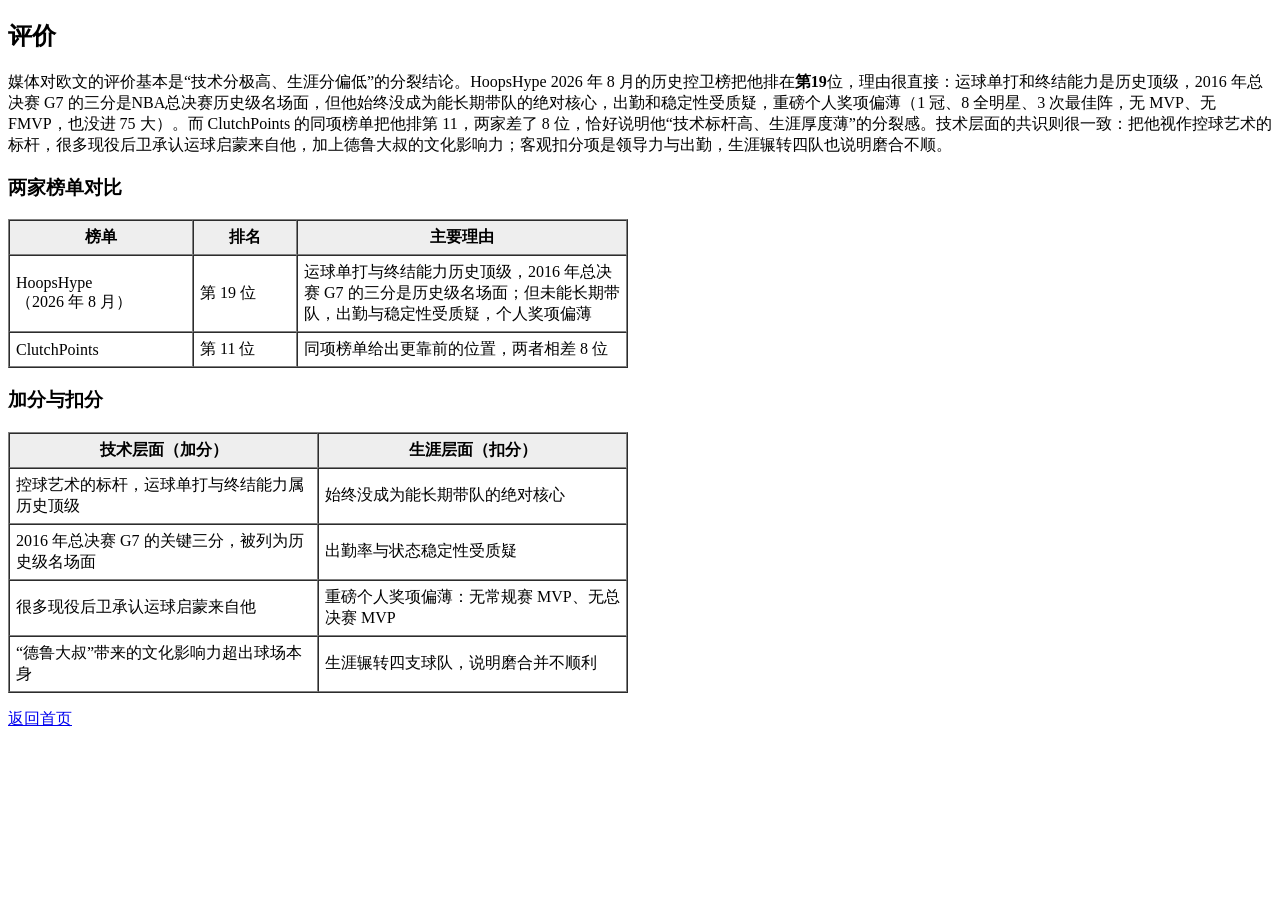
==== web/comment.html @ 9847614a "" ====
<!doctype html>
<html>
<head>
<meta charset="utf-8">
<title>评价</title>
</head>

<body>
<h2>评价</h2>

<p>媒体对欧文的评价基本是&ldquo;技术分极高、生涯分偏低&rdquo;的分裂结论。HoopsHype 2026 年 8 月的历史控卫榜把他排在<strong>第19</strong>位，理由很直接：运球单打和终结能力是历史顶级，2016 年总决赛 G7 的三分是NBA总决赛历史级名场面，但他始终没成为能长期带队的绝对核心，出勤和稳定性受质疑，重磅个人奖项偏薄（1 冠、8 全明星、3 次最佳阵，无 MVP、无 FMVP，也没进 75 大）。而 ClutchPoints 的同项榜单把他排第 11，两家差了 8 位，恰好说明他&ldquo;技术标杆高、生涯厚度薄&rdquo;的分裂感。技术层面的共识则很一致：把他视作控球艺术的标杆，很多现役后卫承认运球启蒙来自他，加上德鲁大叔的文化影响力；客观扣分项是领导力与出勤，生涯辗转四队也说明磨合不顺。</p>

<h3>两家榜单对比</h3>

<table width="620" border="1" cellpadding="6" cellspacing="0">
  <tbody>
    <tr bgcolor="#eeeeee">
      <th width="170">榜单</th>
      <th width="90">排名</th>
      <th>主要理由</th>
    </tr>
    <tr>
      <td>HoopsHype<br>（2026 年 8 月）</td>
      <td>第 19 位</td>
      <td>运球单打与终结能力历史顶级，2016 年总决赛 G7 的三分是历史级名场面；但未能长期带队，出勤与稳定性受质疑，个人奖项偏薄</td>
    </tr>
    <tr>
      <td>ClutchPoints</td>
      <td>第 11 位</td>
      <td>同项榜单给出更靠前的位置，两者相差 8 位</td>
    </tr>
  </tbody>
</table>

<h3>加分与扣分</h3>

<table width="620" border="1" cellpadding="6" cellspacing="0">
  <tbody>
    <tr bgcolor="#eeeeee">
      <th width="50%">技术层面（加分）</th>
      <th>生涯层面（扣分）</th>
    </tr>
    <tr>
      <td>控球艺术的标杆，运球单打与终结能力属历史顶级</td>
      <td>始终没成为能长期带队的绝对核心</td>
    </tr>
    <tr>
      <td>2016 年总决赛 G7 的关键三分，被列为历史级名场面</td>
      <td>出勤率与状态稳定性受质疑</td>
    </tr>
    <tr>
      <td>很多现役后卫承认运球启蒙来自他</td>
      <td>重磅个人奖项偏薄：无常规赛 MVP、无总决赛 MVP</td>
    </tr>
    <tr>
      <td>&ldquo;德鲁大叔&rdquo;带来的文化影响力超出球场本身</td>
      <td>生涯辗转四支球队，说明磨合并不顺利</td>
    </tr>
  </tbody>
</table>

<p><a href="../index.html">返回首页</a></p>
</body>
</html>
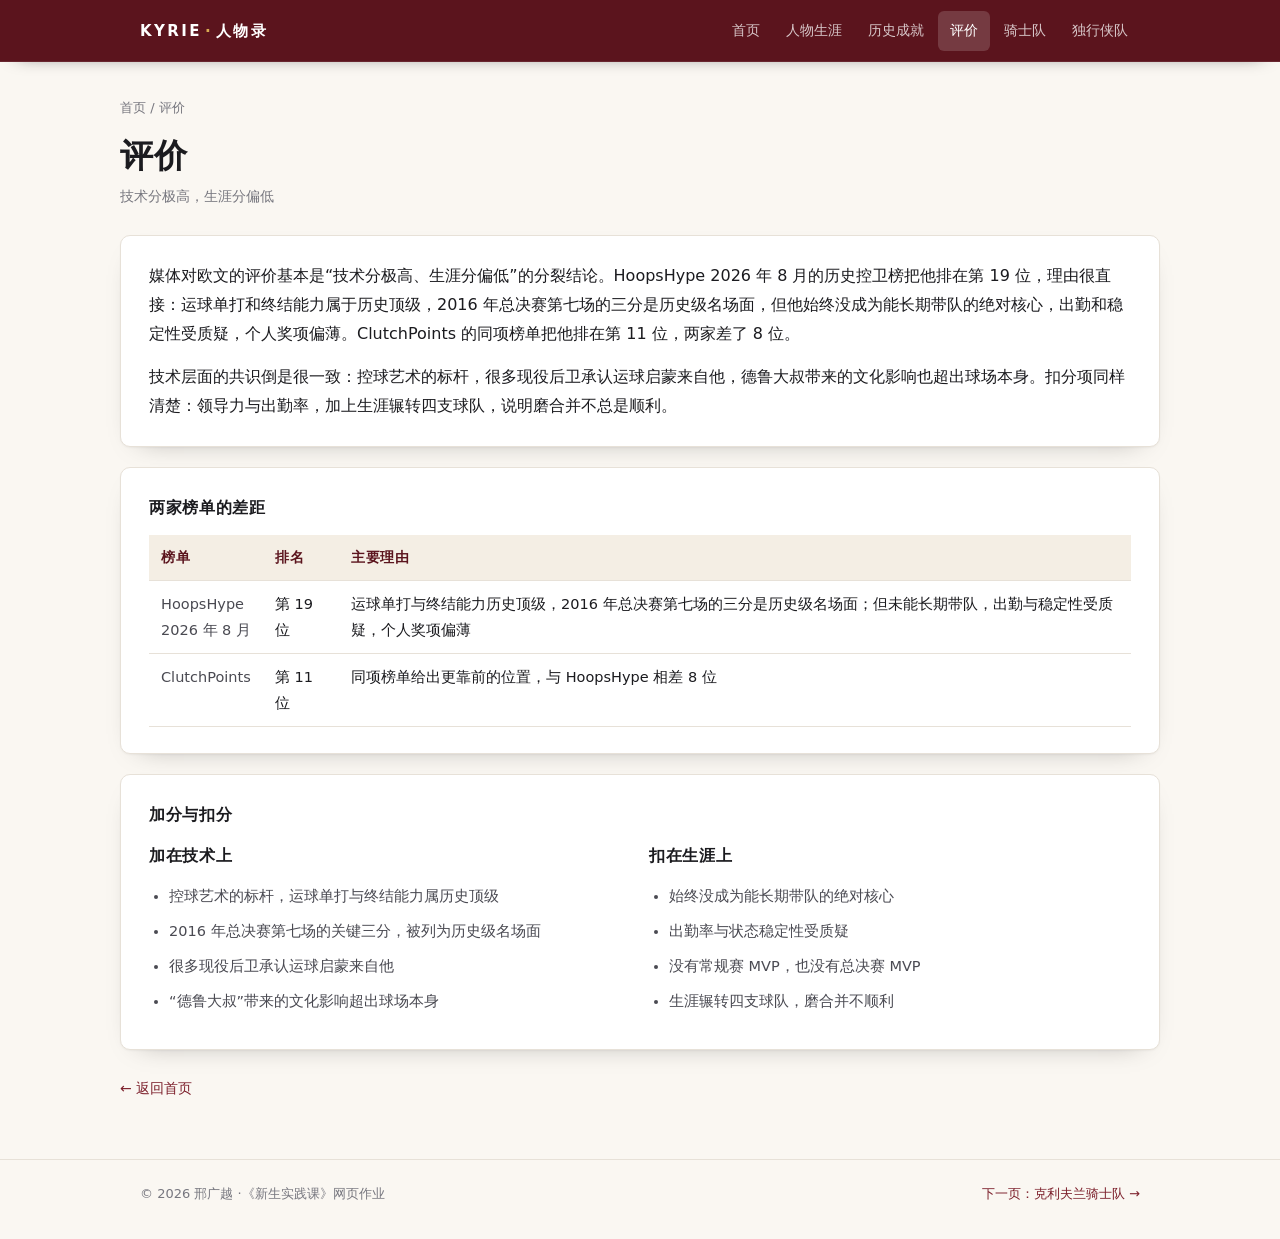
==== commit 88977185: "" ====
--- a/web/comment.html
+++ b/web/comment.html
@@ -1,64 +1,96 @@
-<!doctype html>
-<html>
+<!DOCTYPE html>
+<html lang="zh-CN">
+
 <head>
-<meta charset="utf-8">
-<title>评价</title>
+  <meta charset="utf-8">
+  <meta name="viewport" content="width=device-width, initial-scale=1">
+  <title>评价 | 凯里·欧文</title>
+  <link rel="stylesheet" href="../css/style.css">
 </head>
 
 <body>
-<h2>评价</h2>
+  <header class="site-header">
+    <div class="wrap header-inner">
+      <a class="brand" href="../index.html">KYRIE<span>·</span>人物录</a>
+      <nav class="nav">
+        <a href="../index.html">首页</a>
+        <a href="history.html">人物生涯</a>
+        <a href="contribution.html">历史成就</a>
+        <a href="comment.html" class="active">评价</a>
+        <a href="knight.html">骑士队</a>
+        <a href="mavericks.html">独行侠队</a>
+      </nav>
+    </div>
+  </header>
 
-<p>媒体对欧文的评价基本是&ldquo;技术分极高、生涯分偏低&rdquo;的分裂结论。HoopsHype 2026 年 8 月的历史控卫榜把他排在<strong>第19</strong>位，理由很直接：运球单打和终结能力是历史顶级，2016 年总决赛 G7 的三分是NBA总决赛历史级名场面，但他始终没成为能长期带队的绝对核心，出勤和稳定性受质疑，重磅个人奖项偏薄（1 冠、8 全明星、3 次最佳阵，无 MVP、无 FMVP，也没进 75 大）。而 ClutchPoints 的同项榜单把他排第 11，两家差了 8 位，恰好说明他&ldquo;技术标杆高、生涯厚度薄&rdquo;的分裂感。技术层面的共识则很一致：把他视作控球艺术的标杆，很多现役后卫承认运球启蒙来自他，加上德鲁大叔的文化影响力；客观扣分项是领导力与出勤，生涯辗转四队也说明磨合不顺。</p>
+  <main class="wrap page">
+    <nav class="crumb"><a href="../index.html">首页</a> / 评价</nav>
+    <h1 class="page-title">评价</h1>
+    <p class="page-sub">技术分极高，生涯分偏低</p>
 
-<h3>两家榜单对比</h3>
+    <div class="panel">
+      <p>媒体对欧文的评价基本是“技术分极高、生涯分偏低”的分裂结论。HoopsHype 2026 年 8 月的历史控卫榜把他排在第 19 位，理由很直接：运球单打和终结能力属于历史顶级，2016 年总决赛第七场的三分是历史级名场面，但他始终没成为能长期带队的绝对核心，出勤和稳定性受质疑，个人奖项偏薄。ClutchPoints 的同项榜单把他排在第 11 位，两家差了 8 位。</p>
+      <p>技术层面的共识倒是很一致：控球艺术的标杆，很多现役后卫承认运球启蒙来自他，德鲁大叔带来的文化影响也超出球场本身。扣分项同样清楚：领导力与出勤率，加上生涯辗转四支球队，说明磨合并不总是顺利。</p>
+    </div>
 
-<table width="620" border="1" cellpadding="6" cellspacing="0">
-  <tbody>
-    <tr bgcolor="#eeeeee">
-      <th width="170">榜单</th>
-      <th width="90">排名</th>
-      <th>主要理由</th>
-    </tr>
-    <tr>
-      <td>HoopsHype<br>（2026 年 8 月）</td>
-      <td>第 19 位</td>
-      <td>运球单打与终结能力历史顶级，2016 年总决赛 G7 的三分是历史级名场面；但未能长期带队，出勤与稳定性受质疑，个人奖项偏薄</td>
-    </tr>
-    <tr>
-      <td>ClutchPoints</td>
-      <td>第 11 位</td>
-      <td>同项榜单给出更靠前的位置，两者相差 8 位</td>
-    </tr>
-  </tbody>
-</table>
+    <div class="panel">
+      <h3>两家榜单的差距</h3>
+      <table class="table">
+        <thead>
+          <tr>
+            <th scope="col">榜单</th>
+            <th scope="col">排名</th>
+            <th scope="col">主要理由</th>
+          </tr>
+        </thead>
+        <tbody>
+          <tr>
+            <td>HoopsHype<br>2026 年 8 月</td>
+            <td>第 19 位</td>
+            <td>运球单打与终结能力历史顶级，2016 年总决赛第七场的三分是历史级名场面；但未能长期带队，出勤与稳定性受质疑，个人奖项偏薄</td>
+          </tr>
+          <tr>
+            <td>ClutchPoints</td>
+            <td>第 11 位</td>
+            <td>同项榜单给出更靠前的位置，与 HoopsHype 相差 8 位</td>
+          </tr>
+        </tbody>
+      </table>
+    </div>
 
-<h3>加分与扣分</h3>
+    <div class="panel">
+      <h3>加分与扣分</h3>
+      <div class="versus">
+        <div>
+          <h3>加在技术上</h3>
+          <ul>
+            <li>控球艺术的标杆，运球单打与终结能力属历史顶级</li>
+            <li>2016 年总决赛第七场的关键三分，被列为历史级名场面</li>
+            <li>很多现役后卫承认运球启蒙来自他</li>
+            <li>“德鲁大叔”带来的文化影响超出球场本身</li>
+          </ul>
+        </div>
+        <div>
+          <h3>扣在生涯上</h3>
+          <ul>
+            <li>始终没成为能长期带队的绝对核心</li>
+            <li>出勤率与状态稳定性受质疑</li>
+            <li>没有常规赛 MVP，也没有总决赛 MVP</li>
+            <li>生涯辗转四支球队，磨合并不顺利</li>
+          </ul>
+        </div>
+      </div>
+    </div>
 
-<table width="620" border="1" cellpadding="6" cellspacing="0">
-  <tbody>
-    <tr bgcolor="#eeeeee">
-      <th width="50%">技术层面（加分）</th>
-      <th>生涯层面（扣分）</th>
-    </tr>
-    <tr>
-      <td>控球艺术的标杆，运球单打与终结能力属历史顶级</td>
-      <td>始终没成为能长期带队的绝对核心</td>
-    </tr>
-    <tr>
-      <td>2016 年总决赛 G7 的关键三分，被列为历史级名场面</td>
-      <td>出勤率与状态稳定性受质疑</td>
-    </tr>
-    <tr>
-      <td>很多现役后卫承认运球启蒙来自他</td>
-      <td>重磅个人奖项偏薄：无常规赛 MVP、无总决赛 MVP</td>
-    </tr>
-    <tr>
-      <td>&ldquo;德鲁大叔&rdquo;带来的文化影响力超出球场本身</td>
-      <td>生涯辗转四支球队，说明磨合并不顺利</td>
-    </tr>
-  </tbody>
-</table>
+    <a class="back" href="../index.html">← 返回首页</a>
+  </main>
 
-<p><a href="../index.html">返回首页</a></p>
+  <footer class="site-footer">
+    <div class="wrap footer-inner">
+      <span>© 2026 邢广越 ·《新生实践课》网页作业</span>
+      <span><a href="knight.html">下一页：克利夫兰骑士队 →</a></span>
+    </div>
+  </footer>
 </body>
+
 </html>
--- a/css/style.css
+++ b/css/style.css
@@ -0,0 +1,489 @@
+:root {
+  --ink: #1b1b1f;
+  --ink-2: #4a4a52;
+  --muted: #77777f;
+  --wine: #7c1f2b;
+  --wine-d: #5b141d;
+  --gold: #b8892f;
+  --gold-l: #d8ac52;
+  --line: #e7e1d8;
+  --bg: #faf7f2;
+  --card: #ffffff;
+  --radius: 10px;
+  --shadow: 0 1px 2px rgba(0, 0, 0, .04), 0 10px 28px -20px rgba(0, 0, 0, .4);
+}
+
+* {
+  box-sizing: border-box;
+}
+
+body {
+  margin: 0;
+  background: var(--bg);
+  color: var(--ink);
+  font: 16px/1.8 "Noto Sans SC", "PingFang SC", "Microsoft YaHei", system-ui, sans-serif;
+}
+
+a {
+  color: var(--wine);
+  text-decoration: none;
+}
+
+a:hover {
+  text-decoration: underline;
+}
+
+img {
+  max-width: 100%;
+  height: auto;
+  display: block;
+}
+
+.wrap {
+  max-width: 1040px;
+  margin: 0 auto;
+  padding: 0 20px;
+}
+
+.site-header {
+  background: var(--wine-d);
+  color: #fff;
+  position: sticky;
+  top: 0;
+  z-index: 10;
+  box-shadow: inset 0 -1px 0 rgba(255, 255, 255, .08), 0 8px 20px -18px rgba(0, 0, 0, .9);
+}
+
+.header-inner {
+  display: flex;
+  align-items: center;
+  gap: 24px;
+  min-height: 62px;
+  flex-wrap: wrap;
+}
+
+.brand {
+  color: #fff;
+  font-weight: 700;
+  font-size: 15px;
+  letter-spacing: .16em;
+}
+
+.brand span {
+  color: var(--gold-l);
+  margin: 0 3px;
+}
+
+.nav {
+  display: flex;
+  flex-wrap: wrap;
+  gap: 2px;
+  margin-left: auto;
+}
+
+.nav a {
+  color: rgba(255, 255, 255, .76);
+  font-size: 14px;
+  padding: 7px 12px;
+  border-radius: 6px;
+}
+
+.nav a:hover {
+  background: rgba(255, 255, 255, .1);
+  color: #fff;
+  text-decoration: none;
+}
+
+.nav a.active {
+  color: #fff;
+  background: rgba(255, 255, 255, .16);
+}
+
+.hero {
+  display: grid;
+  grid-template-columns: 1.05fr .95fr;
+  gap: 44px;
+  align-items: center;
+  padding: 54px 0 40px;
+}
+
+.eyebrow {
+  margin: 0 0 10px;
+  font-size: 12.5px;
+  letter-spacing: .18em;
+  color: var(--gold);
+}
+
+h1 {
+  font-size: clamp(30px, 4.2vw, 44px);
+  line-height: 1.22;
+  margin: 0 0 14px;
+  letter-spacing: .02em;
+}
+
+.lede {
+  color: var(--ink-2);
+  margin: 0 0 20px;
+  font-size: 16px;
+}
+
+.hero-figure {
+  margin: 0;
+}
+
+.hero-figure img {
+  border-radius: var(--radius);
+  border: 1px solid var(--line);
+  box-shadow: var(--shadow);
+}
+
+.hero-figure figcaption {
+  margin-top: 12px;
+  font-size: 13px;
+  color: var(--muted);
+  line-height: 1.7;
+}
+
+.stats {
+  display: flex;
+  flex-wrap: wrap;
+  gap: 30px;
+  list-style: none;
+  margin: 24px 0 0;
+  padding: 22px 0 0;
+  border-top: 1px solid var(--line);
+}
+
+.stats b {
+  display: block;
+  font-size: 27px;
+  line-height: 1.15;
+  color: var(--wine);
+  letter-spacing: .01em;
+}
+
+.stats span {
+  font-size: 12.5px;
+  color: var(--muted);
+  letter-spacing: .06em;
+}
+
+.section-head {
+  display: flex;
+  align-items: baseline;
+  justify-content: space-between;
+  gap: 16px;
+  margin: 10px 0 20px;
+  padding-top: 26px;
+  border-top: 1px solid var(--line);
+}
+
+h2 {
+  font-size: 19px;
+  margin: 0;
+  letter-spacing: .05em;
+}
+
+.section-head p {
+  margin: 0;
+  font-size: 13px;
+  color: var(--muted);
+}
+
+.cards {
+  display: grid;
+  grid-template-columns: repeat(auto-fit, minmax(290px, 1fr));
+  gap: 16px;
+  padding-bottom: 56px;
+}
+
+.card {
+  display: block;
+  background: var(--card);
+  border: 1px solid var(--line);
+  border-radius: var(--radius);
+  padding: 20px 22px;
+  color: inherit;
+  transition: transform .18s ease, border-color .18s ease, box-shadow .18s ease;
+}
+
+.card:hover {
+  text-decoration: none;
+  border-color: var(--gold);
+  transform: translateY(-2px);
+  box-shadow: var(--shadow);
+}
+
+.card h3 {
+  margin: 0 0 6px;
+  font-size: 16px;
+  color: var(--wine);
+}
+
+.card p {
+  margin: 0;
+  font-size: 13.5px;
+  line-height: 1.7;
+  color: var(--muted);
+}
+
+.page {
+  padding: 34px 0 56px;
+}
+
+.crumb {
+  font-size: 13px;
+  color: var(--muted);
+  margin-bottom: 16px;
+}
+
+.crumb a {
+  color: var(--muted);
+}
+
+.page-title {
+  font-size: clamp(24px, 3.2vw, 33px);
+  margin: 0 0 6px;
+  line-height: 1.3;
+}
+
+.page-sub {
+  margin: 0 0 26px;
+  font-size: 14px;
+  color: var(--muted);
+}
+
+.panel {
+  background: var(--card);
+  border: 1px solid var(--line);
+  border-radius: var(--radius);
+  padding: 26px 28px;
+  margin-bottom: 20px;
+  box-shadow: var(--shadow);
+}
+
+.panel> :first-child {
+  margin-top: 0;
+}
+
+.panel> :last-child {
+  margin-bottom: 0;
+}
+
+h3 {
+  font-size: 16px;
+  margin: 0 0 12px;
+  letter-spacing: .04em;
+}
+
+p {
+  margin: 0 0 14px;
+}
+
+.split {
+  display: grid;
+  grid-template-columns: 1fr 258px;
+  gap: 30px;
+  align-items: start;
+}
+
+.split .side img {
+  border-radius: 8px;
+  border: 1px solid var(--line);
+}
+
+.split .side p {
+  margin: 10px 0 0;
+  font-size: 12.5px;
+  color: var(--muted);
+  line-height: 1.65;
+}
+
+.table {
+  width: 100%;
+  border-collapse: collapse;
+  font-size: 14.5px;
+  margin: 4px 0 2px;
+}
+
+.table caption {
+  caption-side: top;
+  text-align: left;
+  font-size: 13px;
+  color: var(--muted);
+  padding-bottom: 10px;
+}
+
+.table th,
+.table td {
+  padding: 10px 12px;
+  text-align: left;
+  vertical-align: top;
+  border-bottom: 1px solid var(--line);
+}
+
+.table thead th {
+  background: #f4eee4;
+  color: var(--wine-d);
+  font-weight: 600;
+  font-size: 13.5px;
+  letter-spacing: .04em;
+}
+
+.table tbody tr:hover {
+  background: #fdfbf6;
+}
+
+.table td:first-child {
+  white-space: nowrap;
+  color: var(--ink-2);
+}
+
+.timeline {
+  list-style: none;
+  margin: 10px 0 0;
+  padding: 0 0 0 22px;
+  border-left: 2px solid #ece4d7;
+}
+
+.timeline li {
+  position: relative;
+  padding: 0 0 18px 10px;
+}
+
+.timeline li::before {
+  content: "";
+  position: absolute;
+  left: -29px;
+  top: 9px;
+  width: 10px;
+  height: 10px;
+  border-radius: 50%;
+  background: #fff;
+  border: 2px solid var(--gold);
+}
+
+.timeline b {
+  display: block;
+  font-size: 12.5px;
+  letter-spacing: .08em;
+  color: var(--gold);
+  margin-bottom: 1px;
+}
+
+.timeline span {
+  font-size: 14.5px;
+  color: var(--ink-2);
+}
+
+.kpis {
+  display: grid;
+  grid-template-columns: repeat(auto-fit, minmax(148px, 1fr));
+  gap: 14px;
+  margin: 2px 0 26px;
+}
+
+.kpi {
+  background: #fdf9f2;
+  border: 1px solid #efe4d1;
+  border-radius: 8px;
+  padding: 15px 18px;
+}
+
+.kpi b {
+  display: block;
+  font-size: 27px;
+  line-height: 1.15;
+  color: var(--wine);
+}
+
+.kpi span {
+  font-size: 12.5px;
+  color: var(--muted);
+}
+
+.versus {
+  display: grid;
+  grid-template-columns: 1fr 1fr;
+  gap: 18px;
+}
+
+.versus ul {
+  margin: 8px 0 0;
+  padding-left: 20px;
+  font-size: 14.5px;
+  color: var(--ink-2);
+}
+
+.versus li {
+  margin-bottom: 9px;
+}
+
+.quote {
+  margin: 0;
+  padding: 4px 0 4px 18px;
+  border-left: 3px solid var(--gold-l);
+  color: var(--ink-2);
+  font-size: 15px;
+}
+
+.back {
+  display: inline-block;
+  margin-top: 6px;
+  font-size: 14px;
+}
+
+.site-footer {
+  border-top: 1px solid var(--line);
+  padding: 22px 0 34px;
+  color: var(--muted);
+  font-size: 13px;
+}
+
+.footer-inner {
+  display: flex;
+  justify-content: space-between;
+  gap: 12px;
+  flex-wrap: wrap;
+}
+
+@media (max-width: 820px) {
+  .hero {
+    grid-template-columns: 1fr;
+    gap: 26px;
+    padding: 34px 0;
+  }
+
+  .header-inner {
+    gap: 6px;
+    padding: 9px 0;
+    min-height: 0;
+  }
+
+  .nav {
+    margin-left: 0;
+    width: 100%;
+  }
+
+  .nav a {
+    padding: 6px 10px;
+  }
+
+  .split,
+  .versus {
+    grid-template-columns: 1fr;
+  }
+
+  .panel {
+    padding: 20px;
+  }
+
+  .table {
+    font-size: 13.5px;
+  }
+
+  .table th,
+  .table td {
+    padding: 9px 10px;
+  }
+}
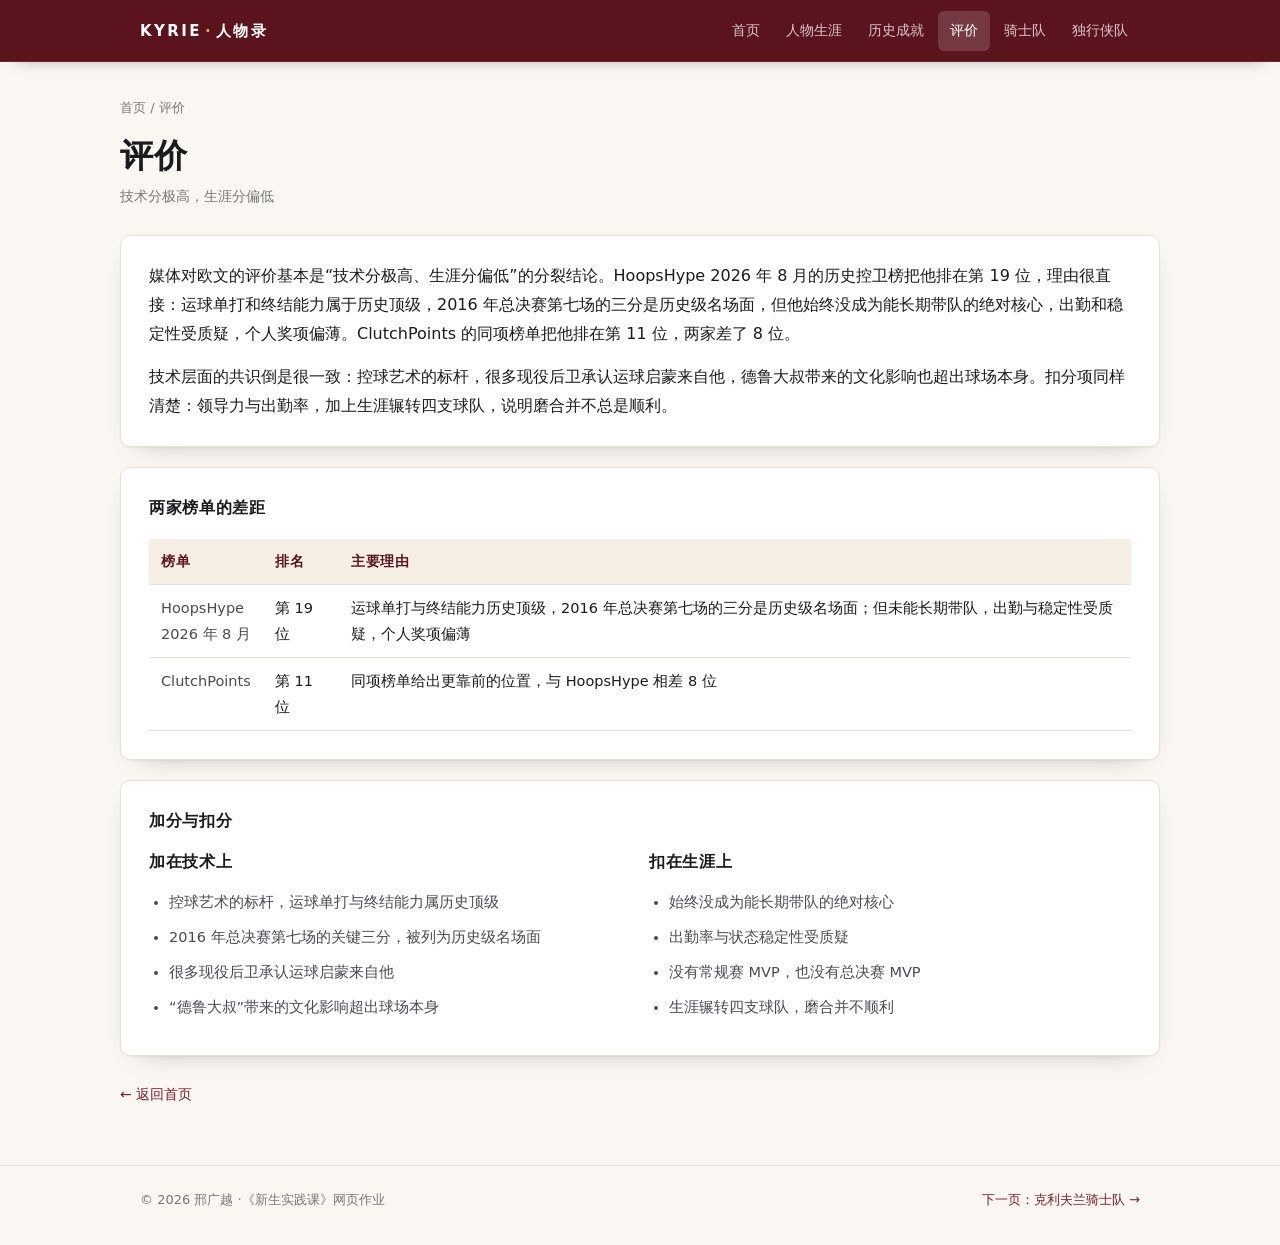
==== commit 2f4c5a79: "" ====
--- a/web/comment.html
+++ b/web/comment.html
@@ -5,14 +5,16 @@
   <meta charset="utf-8">
   <meta name="viewport" content="width=device-width, initial-scale=1">
   <title>评价 | 凯里·欧文</title>
+  <link rel="icon" href="../image/favicon.svg" type="image/svg+xml">
   <link rel="stylesheet" href="../css/style.css">
 </head>
 
 <body>
+  <a class="skip-link" href="#main">跳到正文</a>
   <header class="site-header">
     <div class="wrap header-inner">
       <a class="brand" href="../index.html">KYRIE<span>·</span>人物录</a>
-      <nav class="nav">
+      <nav class="nav" aria-label="站点导航">
         <a href="../index.html">首页</a>
         <a href="history.html">人物生涯</a>
         <a href="contribution.html">历史成就</a>
@@ -23,7 +25,7 @@
     </div>
   </header>
 
-  <main class="wrap page">
+  <main id="main" class="wrap page">
     <nav class="crumb"><a href="../index.html">首页</a> / 评价</nav>
     <h1 class="page-title">评价</h1>
     <p class="page-sub">技术分极高，生涯分偏低</p>
@@ -35,7 +37,7 @@
 
     <div class="panel">
       <h3>两家榜单的差距</h3>
-      <table class="table">
+      <div class="table-wrap"><table class="table">
         <thead>
           <tr>
             <th scope="col">榜单</th>
@@ -55,7 +57,7 @@
             <td>同项榜单给出更靠前的位置，与 HoopsHype 相差 8 位</td>
           </tr>
         </tbody>
-      </table>
+      </table></div>
     </div>
 
     <div class="panel">
--- a/css/style.css
+++ b/css/style.css
@@ -101,7 +101,7 @@
 
 .hero {
   display: grid;
-  grid-template-columns: 1.05fr .95fr;
+  grid-template-columns: minmax(0, 1fr) minmax(280px, 400px);
   gap: 44px;
   align-items: center;
   padding: 54px 0 40px;
@@ -487,3 +487,89 @@
     padding: 9px 10px;
   }
 }
+
+html {
+  scroll-behavior: smooth;
+}
+
+.skip-link {
+  position: absolute;
+  left: -9999px;
+  top: 0;
+  z-index: 100;
+  padding: 10px 16px;
+  background: #fff;
+  color: var(--wine);
+  border-radius: 0 0 8px 0;
+  box-shadow: var(--shadow);
+}
+
+.skip-link:focus {
+  left: 0;
+}
+
+a:focus-visible,
+.card:focus-visible {
+  outline: 2px solid var(--gold);
+  outline-offset: 3px;
+  border-radius: 6px;
+}
+
+.table-wrap {
+  overflow-x: auto;
+  -webkit-overflow-scrolling: touch;
+}
+
+.card {
+  position: relative;
+  padding-bottom: 26px;
+}
+
+.card-num {
+  display: block;
+  margin-bottom: 10px;
+  font: 600 12px/1 Georgia, "Times New Roman", serif;
+  letter-spacing: .2em;
+  color: var(--gold);
+}
+
+.card::after {
+  content: "→";
+  position: absolute;
+  right: 22px;
+  bottom: 16px;
+  font-size: 15px;
+  color: var(--gold);
+  opacity: 0;
+  transform: translateX(-5px);
+  transition: opacity .18s ease, transform .18s ease;
+}
+
+.card:hover::after,
+.card:focus-visible::after {
+  opacity: 1;
+  transform: none;
+}
+
+@media print {
+  body {
+    background: #fff;
+  }
+
+  .site-header {
+    position: static;
+  }
+
+  .nav,
+  .skip-link,
+  .card::after,
+  .site-footer .footer-inner span:last-child {
+    display: none;
+  }
+
+  .panel,
+  .card,
+  .hero-figure img {
+    box-shadow: none;
+  }
+}
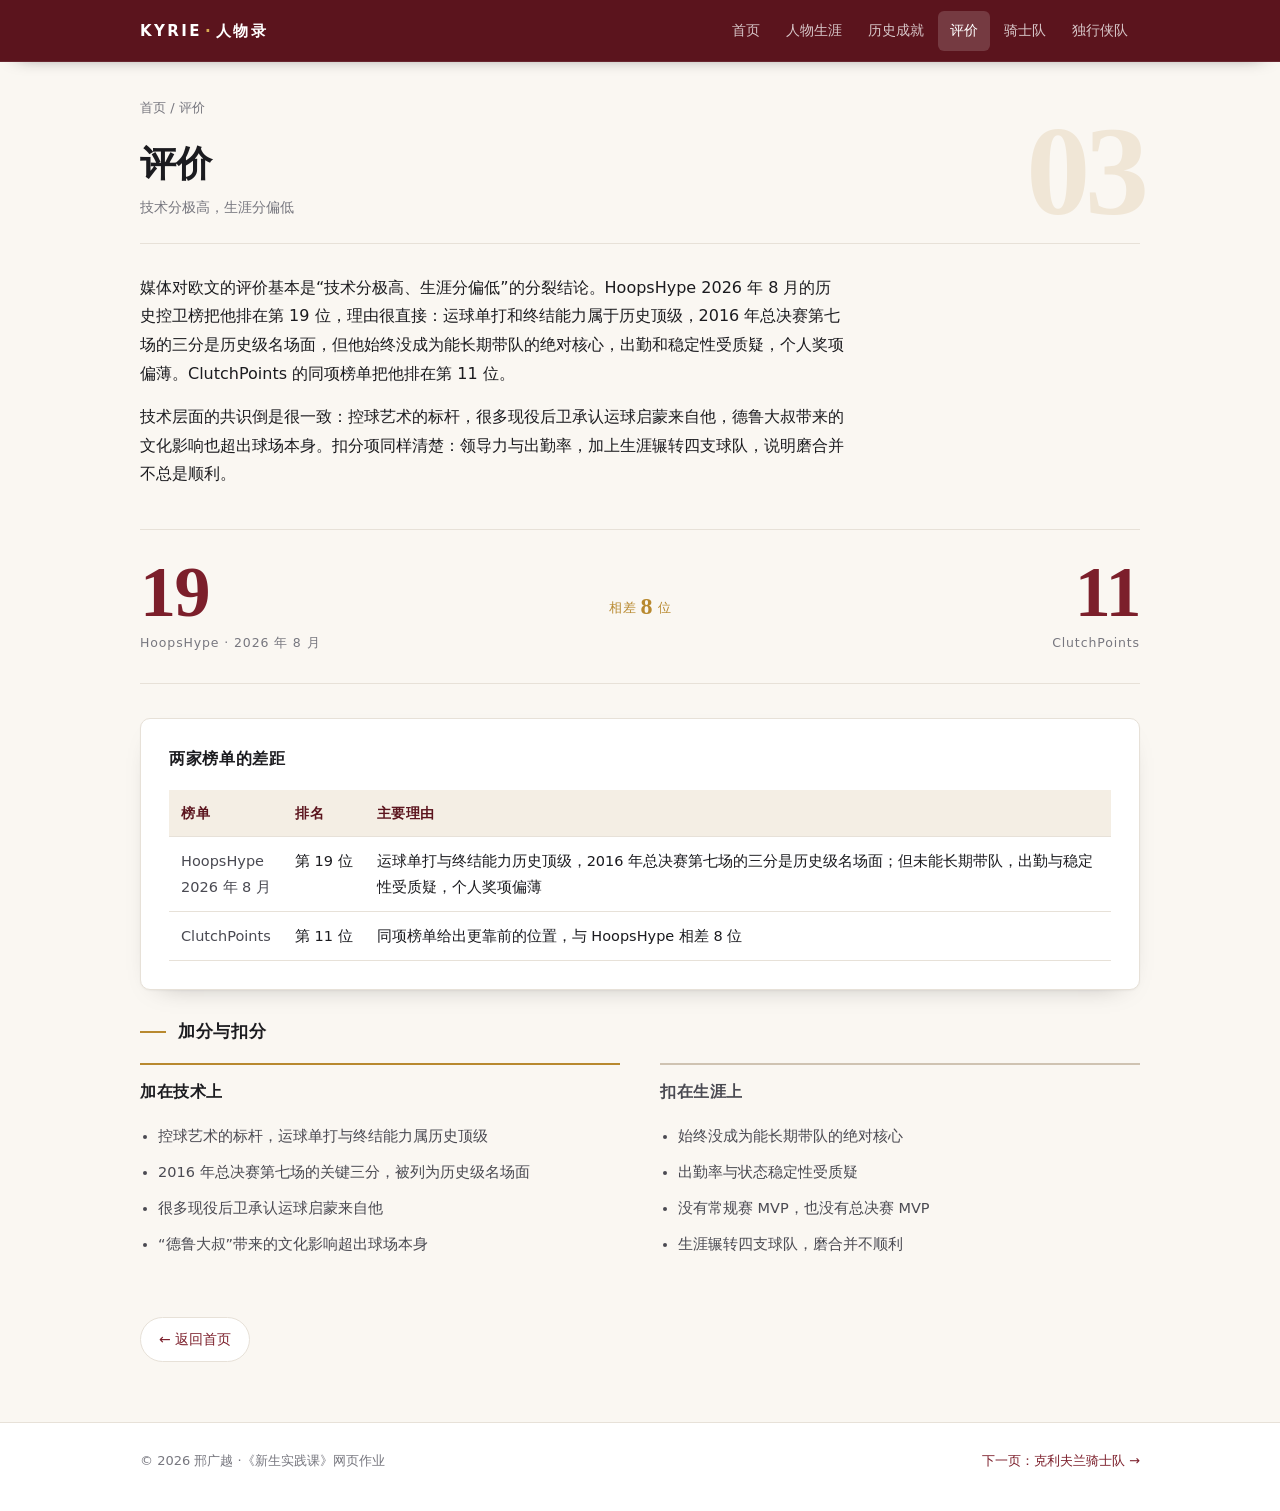
==== commit 79c0131e: "" ====
--- a/web/comment.html
+++ b/web/comment.html
@@ -27,12 +27,22 @@
 
   <main id="main" class="wrap page">
     <nav class="crumb"><a href="../index.html">首页</a> / 评价</nav>
-    <h1 class="page-title">评价</h1>
-    <p class="page-sub">技术分极高，生涯分偏低</p>
 
-    <div class="panel">
-      <p>媒体对欧文的评价基本是“技术分极高、生涯分偏低”的分裂结论。HoopsHype 2026 年 8 月的历史控卫榜把他排在第 19 位，理由很直接：运球单打和终结能力属于历史顶级，2016 年总决赛第七场的三分是历史级名场面，但他始终没成为能长期带队的绝对核心，出勤和稳定性受质疑，个人奖项偏薄。ClutchPoints 的同项榜单把他排在第 11 位，两家差了 8 位。</p>
+    <header class="page-head">
+      <span class="page-num" aria-hidden="true">03</span>
+      <h1 class="page-title">评价</h1>
+      <p class="page-sub">技术分极高，生涯分偏低</p>
+    </header>
+
+    <div class="block">
+      <p>媒体对欧文的评价基本是“技术分极高、生涯分偏低”的分裂结论。HoopsHype 2026 年 8 月的历史控卫榜把他排在第 19 位，理由很直接：运球单打和终结能力属于历史顶级，2016 年总决赛第七场的三分是历史级名场面，但他始终没成为能长期带队的绝对核心，出勤和稳定性受质疑，个人奖项偏薄。ClutchPoints 的同项榜单把他排在第 11 位。</p>
       <p>技术层面的共识倒是很一致：控球艺术的标杆，很多现役后卫承认运球启蒙来自他，德鲁大叔带来的文化影响也超出球场本身。扣分项同样清楚：领导力与出勤率，加上生涯辗转四支球队，说明磨合并不总是顺利。</p>
+    </div>
+
+    <div class="scoreline">
+      <div><b>19</b><span>HoopsHype · 2026 年 8 月</span></div>
+      <div class="scoreline-gap">相差<em>8</em>位</div>
+      <div><b>11</b><span>ClutchPoints</span></div>
     </div>
 
     <div class="panel">
@@ -48,19 +58,19 @@
         <tbody>
           <tr>
             <td>HoopsHype<br>2026 年 8 月</td>
-            <td>第 19 位</td>
+            <td class="nowrap">第 19 位</td>
             <td>运球单打与终结能力历史顶级，2016 年总决赛第七场的三分是历史级名场面；但未能长期带队，出勤与稳定性受质疑，个人奖项偏薄</td>
           </tr>
           <tr>
             <td>ClutchPoints</td>
-            <td>第 11 位</td>
+            <td class="nowrap">第 11 位</td>
             <td>同项榜单给出更靠前的位置，与 HoopsHype 相差 8 位</td>
           </tr>
         </tbody>
       </table></div>
     </div>
 
-    <div class="panel">
+    <div class="block">
       <h3>加分与扣分</h3>
       <div class="versus">
         <div>
--- a/css/style.css
+++ b/css/style.css
@@ -10,11 +10,17 @@
   --bg: #faf7f2;
   --card: #ffffff;
   --radius: 10px;
+  --serif: Georgia, "Times New Roman", "Songti SC", serif;
   --shadow: 0 1px 2px rgba(0, 0, 0, .04), 0 10px 28px -20px rgba(0, 0, 0, .4);
+  --shadow-lift: 0 2px 4px rgba(0, 0, 0, .04), 0 22px 48px -30px rgba(0, 0, 0, .5);
 }
 
 * {
   box-sizing: border-box;
+}
+
+html {
+  scroll-behavior: smooth;
 }
 
 body {
@@ -22,6 +28,7 @@
   background: var(--bg);
   color: var(--ink);
   font: 16px/1.8 "Noto Sans SC", "PingFang SC", "Microsoft YaHei", system-ui, sans-serif;
+  -webkit-font-smoothing: antialiased;
 }
 
 a {
@@ -44,6 +51,8 @@
   margin: 0 auto;
   padding: 0 20px;
 }
+
+/* ---------- 页头 ---------- */
 
 .site-header {
   background: var(--wine-d);
@@ -86,6 +95,7 @@
   font-size: 14px;
   padding: 7px 12px;
   border-radius: 6px;
+  transition: background .18s ease, color .18s ease;
 }
 
 .nav a:hover {
@@ -99,166 +109,415 @@
   background: rgba(255, 255, 255, .16);
 }
 
+/* ---------- 图片框：偏移描边，制造层次 ---------- */
+
+.frame {
+  position: relative;
+  display: inline-block;
+  max-width: 100%;
+}
+
+.frame::before {
+  content: "";
+  position: absolute;
+  inset: 16px -16px -16px 16px;
+  border: 1px solid var(--gold);
+  border-radius: var(--radius);
+  opacity: .55;
+  z-index: 0;
+}
+
+.frame img {
+  position: relative;
+  z-index: 1;
+  border-radius: var(--radius);
+  box-shadow: 0 0 0 1px var(--line), var(--shadow-lift);
+  transition: box-shadow .3s ease;
+}
+
+.frame:hover img {
+  box-shadow: 0 0 0 1px var(--line), 0 26px 54px -30px rgba(0, 0, 0, .55);
+}
+
+/* ---------- 首页首屏 ---------- */
+
 .hero {
   display: grid;
-  grid-template-columns: minmax(0, 1fr) minmax(280px, 400px);
-  gap: 44px;
+  grid-template-columns: minmax(0, 1fr) minmax(280px, 424px);
+  gap: 56px;
   align-items: center;
-  padding: 54px 0 40px;
+  padding: 62px 0 54px;
+}
+
+.hero > *,
+.split > * {
+  min-width: 0;
 }
 
 .eyebrow {
-  margin: 0 0 10px;
+  margin: 0 0 12px;
   font-size: 12.5px;
-  letter-spacing: .18em;
+  letter-spacing: .2em;
   color: var(--gold);
 }
 
 h1 {
-  font-size: clamp(30px, 4.2vw, 44px);
-  line-height: 1.22;
-  margin: 0 0 14px;
-  letter-spacing: .02em;
+  font-size: clamp(31px, 4.2vw, 46px);
+  line-height: 1.2;
+  margin: 0 0 16px;
+  letter-spacing: .01em;
+  font-weight: 700;
+}
+
+h1 em {
+  font-style: normal;
+  color: var(--wine);
+  background: linear-gradient(transparent 62%, rgba(216, 172, 82, .3) 62%);
 }
 
 .lede {
   color: var(--ink-2);
-  margin: 0 0 20px;
-  font-size: 16px;
-}
-
-.hero-figure {
-  margin: 0;
-}
-
-.hero-figure img {
-  border-radius: var(--radius);
-  border: 1px solid var(--line);
-  box-shadow: var(--shadow);
-}
-
-.hero-figure figcaption {
-  margin-top: 12px;
-  font-size: 13px;
-  color: var(--muted);
-  line-height: 1.7;
+  margin: 0 0 22px;
+  font-size: 15.5px;
 }
 
 .stats {
   display: flex;
   flex-wrap: wrap;
-  gap: 30px;
+  gap: 34px;
   list-style: none;
-  margin: 24px 0 0;
-  padding: 22px 0 0;
+  margin: 0;
+  padding: 20px 0 0;
   border-top: 1px solid var(--line);
 }
 
 .stats b {
   display: block;
-  font-size: 27px;
-  line-height: 1.15;
+  font: 700 30px/1.1 var(--serif);
   color: var(--wine);
   letter-spacing: .01em;
 }
 
+.stats li:first-child b {
+  font-size: 22px;
+  color: var(--ink-2);
+  padding-top: 6px;
+}
+
 .stats span {
   font-size: 12.5px;
   color: var(--muted);
   letter-spacing: .06em;
 }
+
+.hero-figure {
+  margin: 0;
+}
+
+.hero-figure img {
+  width: 424px;
+  max-width: 100%;
+}
+
+.hero-figure figcaption {
+  margin-top: 22px;
+  font-size: 13px;
+  color: var(--muted);
+  line-height: 1.7;
+}
+
+/* ---------- 全出血引言带 ---------- */
+
+.band {
+  background: var(--wine-d);
+  color: #f4ede2;
+  margin: 8px 0 0;
+  position: relative;
+  overflow: hidden;
+}
+
+.band::after {
+  content: "2";
+  position: absolute;
+  right: -10px;
+  top: -46px;
+  font: 700 240px/1 var(--serif);
+  color: rgba(216, 172, 82, .1);
+  pointer-events: none;
+  user-select: none;
+}
+
+.band-inner {
+  padding: 46px 20px 44px;
+  display: grid;
+  grid-template-columns: 58px minmax(0, 1fr);
+  gap: 20px;
+  align-items: start;
+  position: relative;
+  z-index: 1;
+}
+
+.band-mark {
+  margin: 0;
+  font: 700 62px/.7 var(--serif);
+  color: rgba(216, 172, 82, .65);
+  line-height: .8;
+}
+
+.band blockquote {
+  margin: 0;
+  font-size: clamp(17px, 2.1vw, 22px);
+  line-height: 1.72;
+  max-width: 44em;
+}
+
+.band cite {
+  display: block;
+  margin-top: 16px;
+  font-style: normal;
+  font-size: 12.5px;
+  letter-spacing: .1em;
+  color: rgba(244, 237, 226, .55);
+}
+
+/* ---------- 章节标题 ---------- */
 
 .section-head {
   display: flex;
   align-items: baseline;
   justify-content: space-between;
   gap: 16px;
-  margin: 10px 0 20px;
-  padding-top: 26px;
-  border-top: 1px solid var(--line);
+  margin: 54px 0 22px;
+}
+
+.section-head h2 {
+  display: flex;
+  align-items: center;
+  gap: 12px;
+  flex: 1;
+  font-size: 20px;
+  margin: 0;
+  letter-spacing: .04em;
+}
+
+.section-head h2::after {
+  content: "";
+  flex: 1;
+  min-width: 34px;
+  height: 1px;
+  background: var(--line);
+}
+
+.section-head p {
+  margin: 0;
+  font-size: 13px;
+  color: var(--muted);
+  white-space: nowrap;
 }
 
 h2 {
-  font-size: 19px;
-  margin: 0;
-  letter-spacing: .05em;
-}
-
-.section-head p {
-  margin: 0;
-  font-size: 13px;
-  color: var(--muted);
-}
+  font-size: 20px;
+  margin: 0;
+  letter-spacing: .04em;
+}
+
+/* ---------- 首页卡片：不对称栅格 ---------- */
 
 .cards {
   display: grid;
-  grid-template-columns: repeat(auto-fit, minmax(290px, 1fr));
+  grid-template-columns: repeat(6, 1fr);
   gap: 16px;
-  padding-bottom: 56px;
+  padding-bottom: 18px;
 }
 
 .card {
-  display: block;
+  grid-column: span 2;
+  position: relative;
+  display: flex;
+  flex-direction: column;
   background: var(--card);
   border: 1px solid var(--line);
   border-radius: var(--radius);
-  padding: 20px 22px;
+  padding: 22px 24px 26px;
   color: inherit;
-  transition: transform .18s ease, border-color .18s ease, box-shadow .18s ease;
+  transition: transform .22s cubic-bezier(.2, .7, .3, 1), border-color .22s ease, box-shadow .22s ease;
+}
+
+.card:nth-child(1),
+.card:nth-child(2) {
+  grid-column: span 3;
 }
 
 .card:hover {
   text-decoration: none;
   border-color: var(--gold);
-  transform: translateY(-2px);
-  box-shadow: var(--shadow);
+  transform: translateY(-3px);
+  box-shadow: var(--shadow-lift);
+}
+
+.card-num {
+  display: block;
+  margin-bottom: 12px;
+  font: 600 12px/1 var(--serif);
+  letter-spacing: .22em;
+  color: var(--gold);
 }
 
 .card h3 {
-  margin: 0 0 6px;
-  font-size: 16px;
+  margin: 0 0 7px;
+  font-size: 17px;
   color: var(--wine);
 }
 
 .card p {
   margin: 0;
   font-size: 13.5px;
-  line-height: 1.7;
-  color: var(--muted);
-}
+  line-height: 1.72;
+  color: var(--muted);
+}
+
+.card::after {
+  content: "→";
+  position: absolute;
+  right: 24px;
+  bottom: 18px;
+  font-size: 15px;
+  color: var(--gold);
+  opacity: 0;
+  transform: translateX(-6px);
+  transition: opacity .2s ease, transform .2s ease;
+}
+
+.card:hover::after,
+.card:focus-visible::after {
+  opacity: 1;
+  transform: none;
+}
+
+.card--feature {
+  background: var(--wine-d);
+  border-color: var(--wine-d);
+  color: #f4ede2;
+  padding: 28px 28px 30px;
+}
+
+.card--feature .card-num {
+  color: var(--gold-l);
+}
+
+.card--feature h3 {
+  color: #fff;
+  font-size: 21px;
+  letter-spacing: .03em;
+}
+
+.card--feature p {
+  color: rgba(244, 237, 226, .74);
+  font-size: 14px;
+  max-width: 30em;
+}
+
+.card--feature::after {
+  color: var(--gold-l);
+}
+
+.card--feature:hover {
+  border-color: var(--gold-l);
+}
+
+/* ---------- 分页面：页头 + 大号水印数字 ---------- */
 
 .page {
-  padding: 34px 0 56px;
+  padding-top: 34px;
+  padding-bottom: 60px;
 }
 
 .crumb {
   font-size: 13px;
   color: var(--muted);
-  margin-bottom: 16px;
+  margin-bottom: 22px;
 }
 
 .crumb a {
   color: var(--muted);
 }
 
+.page-head {
+  position: relative;
+  padding-bottom: 22px;
+  margin-bottom: 30px;
+  border-bottom: 1px solid var(--line);
+}
+
+.page-num {
+  position: absolute;
+  right: -4px;
+  top: -34px;
+  font: 700 clamp(76px, 12vw, 128px)/1 var(--serif);
+  color: #f0e6d6;
+  letter-spacing: -.04em;
+  pointer-events: none;
+  user-select: none;
+  z-index: 0;
+}
+
+.page-head > *:not(.page-num) {
+  position: relative;
+  z-index: 1;
+}
+
 .page-title {
-  font-size: clamp(24px, 3.2vw, 33px);
-  margin: 0 0 6px;
-  line-height: 1.3;
+  font-size: clamp(26px, 3.4vw, 36px);
+  margin: 0 0 8px;
+  line-height: 1.28;
 }
 
 .page-sub {
-  margin: 0 0 26px;
+  margin: 0;
   font-size: 14px;
   color: var(--muted);
-}
+  max-width: 40em;
+}
+
+/* ---------- 无框章节块 ---------- */
+
+.block {
+  margin: 0 0 40px;
+}
+
+.block > h3 {
+  display: flex;
+  align-items: center;
+  gap: 12px;
+  margin: 0 0 16px;
+  font-size: 17px;
+  letter-spacing: .04em;
+}
+
+.block > h3::before {
+  content: "";
+  flex: none;
+  width: 26px;
+  height: 2px;
+  background: var(--gold);
+}
+
+.block > p {
+  max-width: 44em;
+}
+
+.block> :last-child {
+  margin-bottom: 0;
+}
+
+/* ---------- 白卡（表格 / 数据） ---------- */
 
 .panel {
   background: var(--card);
   border: 1px solid var(--line);
   border-radius: var(--radius);
   padding: 26px 28px;
-  margin-bottom: 20px;
+  margin-bottom: 26px;
   box-shadow: var(--shadow);
 }
 
@@ -280,24 +539,113 @@
   margin: 0 0 14px;
 }
 
+/* ---------- 图文并排 ---------- */
+
 .split {
   display: grid;
-  grid-template-columns: 1fr 258px;
-  gap: 30px;
+  grid-template-columns: minmax(0, 1fr) auto;
+  gap: 40px;
   align-items: start;
 }
 
-.split .side img {
-  border-radius: 8px;
-  border: 1px solid var(--line);
-}
-
-.split .side p {
-  margin: 10px 0 0;
+.split--flip {
+  grid-template-columns: auto minmax(0, 1fr);
+}
+
+.split--flip > :first-child {
+  order: 2;
+}
+
+.side-figure {
+  margin: 0;
+}
+
+.side-figure figcaption {
+  margin-top: 20px;
   font-size: 12.5px;
   color: var(--muted);
   line-height: 1.65;
 }
+
+/* ---------- KPI 数字带 ---------- */
+
+.kpis {
+  display: grid;
+  grid-template-columns: repeat(4, 1fr);
+  margin: 0 0 36px;
+  border-top: 1px solid var(--line);
+  border-bottom: 1px solid var(--line);
+}
+
+.kpi {
+  padding: 24px 20px;
+  border-left: 1px solid var(--line);
+}
+
+.kpi:first-child {
+  border-left: 0;
+  padding-left: 0;
+}
+
+.kpi b {
+  display: block;
+  font: 700 clamp(30px, 4vw, 42px)/1.05 var(--serif);
+  color: var(--wine);
+}
+
+.kpi span {
+  font-size: 12.5px;
+  color: var(--muted);
+  letter-spacing: .05em;
+}
+
+/* ---------- 对比数字 ---------- */
+
+.scoreline {
+  display: grid;
+  grid-template-columns: 1fr auto 1fr;
+  align-items: center;
+  gap: 22px;
+  margin: 0 0 34px;
+  padding: 26px 0;
+  border-top: 1px solid var(--line);
+  border-bottom: 1px solid var(--line);
+}
+
+.scoreline div:last-child {
+  text-align: right;
+}
+
+.scoreline b {
+  display: block;
+  font: 700 clamp(42px, 6.4vw, 72px)/1 var(--serif);
+  color: var(--wine);
+  letter-spacing: -.02em;
+}
+
+.scoreline span {
+  font-size: 12.5px;
+  color: var(--muted);
+  letter-spacing: .07em;
+}
+
+.scoreline-gap {
+  text-align: center;
+  font-size: 12.5px;
+  letter-spacing: .08em;
+  color: var(--gold);
+  white-space: nowrap;
+}
+
+.scoreline-gap em {
+  font: 700 24px/1 var(--serif);
+  font-style: normal;
+  color: var(--gold);
+  margin: 0 4px;
+  vertical-align: -2px;
+}
+
+/* ---------- 表格 ---------- */
 
 .table {
   width: 100%;
@@ -316,7 +664,7 @@
 
 .table th,
 .table td {
-  padding: 10px 12px;
+  padding: 11px 12px;
   text-align: left;
   vertical-align: top;
   border-bottom: 1px solid var(--line);
@@ -339,9 +687,20 @@
   color: var(--ink-2);
 }
 
+.table .nowrap {
+  white-space: nowrap;
+}
+
+.table-wrap {
+  overflow-x: auto;
+  -webkit-overflow-scrolling: touch;
+}
+
+/* ---------- 时间线 ---------- */
+
 .timeline {
   list-style: none;
-  margin: 10px 0 0;
+  margin: 14px 0 0;
   padding: 0 0 0 22px;
   border-left: 2px solid #ece4d7;
 }
@@ -365,10 +724,10 @@
 
 .timeline b {
   display: block;
-  font-size: 12.5px;
-  letter-spacing: .08em;
+  font: 600 12.5px/1.4 var(--serif);
+  letter-spacing: .06em;
   color: var(--gold);
-  margin-bottom: 1px;
+  margin-bottom: 2px;
 }
 
 .timeline span {
@@ -376,47 +735,36 @@
   color: var(--ink-2);
 }
 
-.kpis {
-  display: grid;
-  grid-template-columns: repeat(auto-fit, minmax(148px, 1fr));
-  gap: 14px;
-  margin: 2px 0 26px;
-}
-
-.kpi {
-  background: #fdf9f2;
-  border: 1px solid #efe4d1;
-  border-radius: 8px;
-  padding: 15px 18px;
-}
-
-.kpi b {
-  display: block;
-  font-size: 27px;
-  line-height: 1.15;
-  color: var(--wine);
-}
-
-.kpi span {
-  font-size: 12.5px;
-  color: var(--muted);
-}
+/* ---------- 加减分双列 ---------- */
 
 .versus {
   display: grid;
   grid-template-columns: 1fr 1fr;
-  gap: 18px;
+  gap: 40px;
+}
+
+.versus h3 {
+  margin: 0 0 16px;
+  padding-top: 14px;
+  font-size: 15.5px;
+  letter-spacing: .04em;
+  border-top: 2px solid var(--gold);
+}
+
+.versus > div:last-child h3 {
+  color: var(--ink-2);
+  border-top-color: #cfc3b2;
 }
 
 .versus ul {
-  margin: 8px 0 0;
-  padding-left: 20px;
+  margin: 0;
+  padding-left: 18px;
   font-size: 14.5px;
   color: var(--ink-2);
 }
 
 .versus li {
-  margin-bottom: 9px;
+  margin-bottom: 10px;
 }
 
 .quote {
@@ -427,17 +775,33 @@
   font-size: 15px;
 }
 
+/* ---------- 返回 / 页脚 ---------- */
+
 .back {
-  display: inline-block;
-  margin-top: 6px;
+  display: inline-flex;
+  align-items: center;
+  gap: 8px;
+  margin-top: 10px;
+  padding: 9px 18px;
   font-size: 14px;
+  border: 1px solid var(--line);
+  border-radius: 999px;
+  background: #fff;
+  transition: border-color .2s ease, transform .2s ease;
+}
+
+.back:hover {
+  text-decoration: none;
+  border-color: var(--gold);
+  transform: translateX(-3px);
 }
 
 .site-footer {
   border-top: 1px solid var(--line);
-  padding: 22px 0 34px;
+  padding: 26px 0 38px;
   color: var(--muted);
   font-size: 13px;
+  background: #fff;
 }
 
 .footer-inner {
@@ -447,50 +811,37 @@
   flex-wrap: wrap;
 }
 
-@media (max-width: 820px) {
-  .hero {
-    grid-template-columns: 1fr;
-    gap: 26px;
-    padding: 34px 0;
-  }
-
-  .header-inner {
-    gap: 6px;
-    padding: 9px 0;
-    min-height: 0;
-  }
-
-  .nav {
-    margin-left: 0;
-    width: 100%;
-  }
-
-  .nav a {
-    padding: 6px 10px;
-  }
-
-  .split,
-  .versus {
-    grid-template-columns: 1fr;
-  }
-
-  .panel {
-    padding: 20px;
-  }
-
-  .table {
-    font-size: 13.5px;
-  }
-
-  .table th,
-  .table td {
-    padding: 9px 10px;
-  }
-}
-
-html {
-  scroll-behavior: smooth;
-}
+/* ---------- 动图 ---------- */
+
+.gif-figure {
+  margin: 0 auto 34px;
+  max-width: 400px;
+  text-align: center;
+}
+
+.gif-figure img {
+  display: block;
+  width: 100%;
+  height: auto;
+  border-radius: 6px;
+}
+
+.gif-figure figcaption {
+  margin-top: 18px;
+  font-size: 12.5px;
+  color: var(--muted);
+  line-height: 1.6;
+  text-align: left;
+}
+
+.ball-icon {
+  display: inline-block;
+  width: 26px;
+  height: 26px;
+  vertical-align: -5px;
+}
+
+/* ---------- 无障碍 ---------- */
 
 .skip-link {
   position: absolute;
@@ -509,46 +860,221 @@
 }
 
 a:focus-visible,
-.card:focus-visible {
+.card:focus-visible,
+.back:focus-visible {
   outline: 2px solid var(--gold);
   outline-offset: 3px;
   border-radius: 6px;
 }
 
-.table-wrap {
-  overflow-x: auto;
-  -webkit-overflow-scrolling: touch;
-}
-
-.card {
-  position: relative;
-  padding-bottom: 26px;
-}
-
-.card-num {
-  display: block;
-  margin-bottom: 10px;
-  font: 600 12px/1 Georgia, "Times New Roman", serif;
-  letter-spacing: .2em;
-  color: var(--gold);
-}
-
-.card::after {
-  content: "→";
-  position: absolute;
-  right: 22px;
-  bottom: 16px;
-  font-size: 15px;
-  color: var(--gold);
-  opacity: 0;
-  transform: translateX(-5px);
-  transition: opacity .18s ease, transform .18s ease;
-}
-
-.card:hover::after,
-.card:focus-visible::after {
-  opacity: 1;
-  transform: none;
+/* ---------- 入场动效 ---------- */
+
+@keyframes rise {
+  from {
+    opacity: 0;
+    transform: translateY(16px);
+  }
+
+  to {
+    opacity: 1;
+    transform: none;
+  }
+}
+
+@media (prefers-reduced-motion: no-preference) {
+  .hero-text>*,
+  .page-head>*:not(.page-num) {
+    animation: rise .62s cubic-bezier(.2, .7, .3, 1) both;
+  }
+
+  .hero-text> :nth-child(2) {
+    animation-delay: .05s;
+  }
+
+  .hero-text> :nth-child(3) {
+    animation-delay: .1s;
+  }
+
+  .hero-text> :nth-child(4) {
+    animation-delay: .15s;
+  }
+
+  .cards .card {
+    animation: rise .58s cubic-bezier(.2, .7, .3, 1) both;
+  }
+
+  .cards .card:nth-child(2) {
+    animation-delay: .06s;
+  }
+
+  .cards .card:nth-child(3) {
+    animation-delay: .12s;
+  }
+
+  .cards .card:nth-child(4) {
+    animation-delay: .17s;
+  }
+
+  .cards .card:nth-child(5) {
+    animation-delay: .22s;
+  }
+}
+
+/* ---------- 响应式 ---------- */
+
+@media (min-width: 821px) {
+  .timeline {
+    display: grid;
+    grid-template-columns: 1fr 1fr;
+    column-gap: 46px;
+    position: relative;
+    border-left: 0;
+    padding-left: 0;
+    margin-top: 22px;
+  }
+
+  .timeline::before {
+    content: "";
+    position: absolute;
+    left: 50%;
+    top: 6px;
+    bottom: 14px;
+    width: 2px;
+    margin-left: -1px;
+    background: #e4d9c6;
+  }
+
+  .timeline li {
+    padding: 0 0 22px;
+  }
+
+  .timeline li:nth-child(odd) {
+    grid-column: 1;
+    text-align: right;
+    padding-right: 27px;
+  }
+
+  .timeline li:nth-child(even) {
+    grid-column: 2;
+    padding-left: 27px;
+  }
+
+  .timeline li::before {
+    top: 8px;
+  }
+
+  .timeline li:nth-child(odd)::before {
+    left: calc(100% + 16px);
+  }
+
+  .timeline li:nth-child(even)::before {
+    left: -30px;
+  }
+}
+
+@media (max-width: 820px) {
+  .hero {
+    grid-template-columns: 1fr;
+    gap: 30px;
+    padding: 36px 0 40px;
+  }
+
+  .header-inner {
+    gap: 6px;
+    padding: 9px 0;
+    min-height: 0;
+  }
+
+  .nav {
+    margin-left: 0;
+    width: 100%;
+  }
+
+  .nav a {
+    padding: 6px 10px;
+  }
+
+  .split,
+  .split--flip,
+  .versus {
+    grid-template-columns: 1fr;
+    gap: 30px;
+  }
+
+  .split--flip > :first-child {
+    order: 0;
+  }
+
+  .cards {
+    grid-template-columns: 1fr;
+    gap: 14px;
+  }
+
+  .card,
+  .card:nth-child(1),
+  .card:nth-child(2) {
+    grid-column: auto;
+  }
+
+  .panel {
+    padding: 20px;
+  }
+
+  .table {
+    font-size: 13.5px;
+  }
+
+  .table th,
+  .table td {
+    padding: 9px 10px;
+  }
+
+  .kpis {
+    grid-template-columns: 1fr 1fr;
+  }
+
+  .kpi {
+    padding: 18px 16px;
+    border-left: 0;
+  }
+
+  .kpi:nth-child(even) {
+    border-left: 1px solid var(--line);
+    padding-left: 18px;
+  }
+
+  .kpi:nth-child(n + 3) {
+    border-top: 1px solid var(--line);
+  }
+
+  .band-inner {
+    grid-template-columns: 1fr;
+    gap: 12px;
+    padding: 34px 20px 32px;
+  }
+
+  .band-mark {
+    font-size: 46px;
+  }
+
+  .band::after {
+    font-size: 150px;
+    top: -22px;
+  }
+
+  .section-head {
+    margin-top: 40px;
+    flex-wrap: wrap;
+  }
+
+  .page-num {
+    top: -18px;
+    right: 0;
+  }
+
+  .frame::before {
+    inset: 10px -10px -10px 10px;
+  }
 }
 
 @media print {
@@ -563,13 +1089,32 @@
   .nav,
   .skip-link,
   .card::after,
-  .site-footer .footer-inner span:last-child {
+  .ball-icon,
+  .site-footer .footer-inner span:last-child,
+  .page-num,
+  .band::after {
     display: none;
   }
 
   .panel,
   .card,
-  .hero-figure img {
+  .frame img {
     box-shadow: none;
   }
-}
+
+  .hero-text>*,
+  .page-head>*,
+  .cards .card {
+    animation: none !important;
+  }
+
+  .band {
+    background: #f4eee4;
+    color: var(--ink);
+  }
+
+  .band cite,
+  .band blockquote {
+    color: var(--ink-2);
+  }
+}
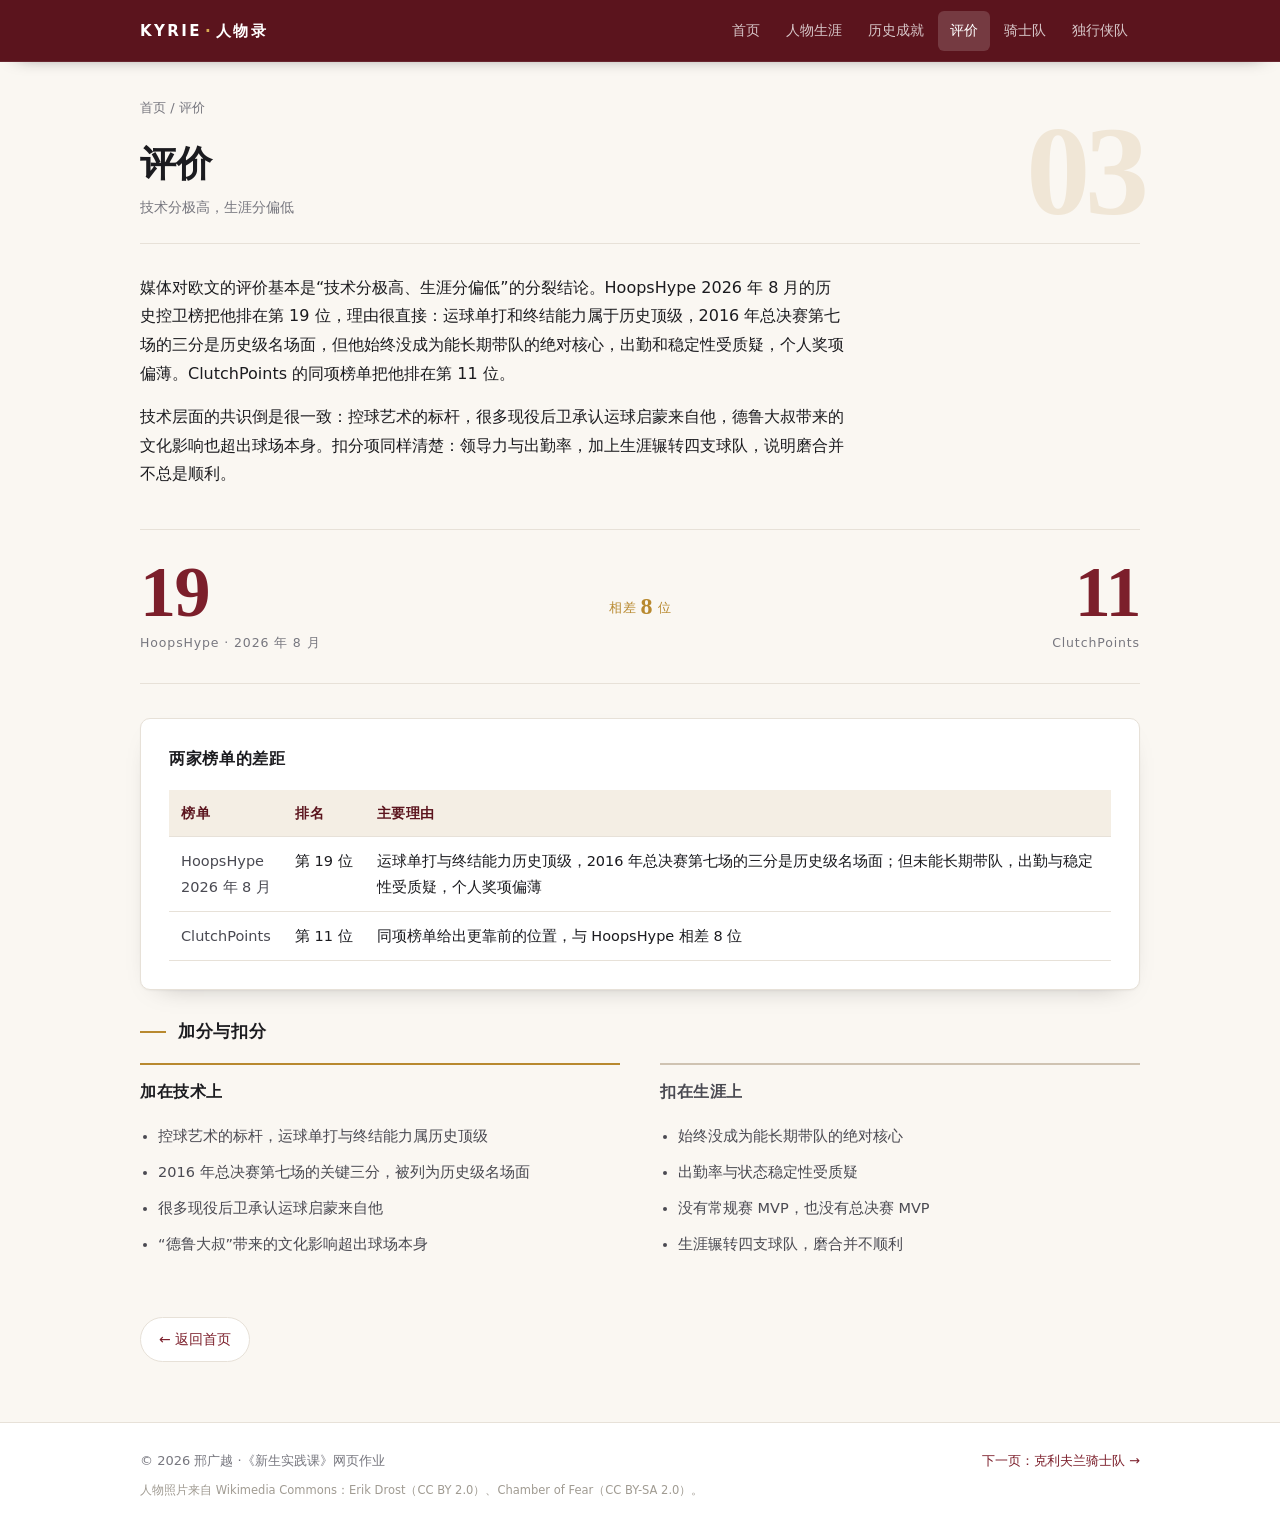
==== commit 79d6963a: "" ====
--- a/web/comment.html
+++ b/web/comment.html
@@ -102,6 +102,7 @@
       <span>© 2026 邢广越 ·《新生实践课》网页作业</span>
       <span><a href="knight.html">下一页：克利夫兰骑士队 →</a></span>
     </div>
+    <div class="wrap credit">人物照片来自 Wikimedia Commons：Erik Drost（CC BY 2.0）、Chamber of Fear（CC BY-SA 2.0）。</div>
   </footer>
 </body>
 
--- a/css/style.css
+++ b/css/style.css
@@ -130,12 +130,15 @@
 .frame img {
   position: relative;
   z-index: 1;
+}
+
+.frame > img {
   border-radius: var(--radius);
   box-shadow: 0 0 0 1px var(--line), var(--shadow-lift);
   transition: box-shadow .3s ease;
 }
 
-.frame:hover img {
+.frame:hover > img {
   box-shadow: 0 0 0 1px var(--line), 0 26px 54px -30px rgba(0, 0, 0, .55);
 }
 
@@ -212,9 +215,10 @@
 
 .hero-figure {
   margin: 0;
-}
-
-.hero-figure img {
+  position: relative;
+}
+
+.hero-figure > .frame > img {
   width: 424px;
   max-width: 100%;
 }
@@ -224,6 +228,111 @@
   font-size: 13px;
   color: var(--muted);
   line-height: 1.7;
+}
+
+/* ---------- 照片叠压 ---------- */
+
+.photo-fan {
+  position: absolute;
+  top: -28px;
+  left: -16px;
+  width: 212px;
+  height: 132px;
+  pointer-events: none;
+}
+
+.photo-fan img {
+  position: absolute;
+  bottom: 0;
+  width: 96px;
+  height: 128px;
+  object-fit: cover;
+  border: 5px solid #fff;
+  border-radius: 3px;
+  box-shadow: 0 1px 3px rgba(0, 0, 0, .2), 0 16px 28px -18px rgba(0, 0, 0, .6);
+}
+
+.photo-fan img:nth-child(1) {
+  left: 0;
+  bottom: 8px;
+  transform: rotate(-8deg);
+}
+
+.photo-fan img:nth-child(2) {
+  left: 52px;
+  bottom: 2px;
+  transform: rotate(1deg);
+  z-index: 2;
+}
+
+.photo-fan img:nth-child(3) {
+  left: 104px;
+  bottom: 10px;
+  transform: rotate(7deg);
+  z-index: 3;
+}
+
+.polaroid {
+  margin: 0;
+  padding: 8px 8px 24px;
+  background: #fff;
+  border-radius: 3px;
+  box-shadow: 0 1px 2px rgba(0, 0, 0, .14), 0 18px 32px -22px rgba(0, 0, 0, .55);
+  transition: transform .3s cubic-bezier(.2, .7, .3, 1), box-shadow .3s ease;
+}
+
+.polaroid img {
+  display: block;
+  width: 100%;
+  height: auto;
+  border-radius: 1px;
+}
+
+.polaroid figcaption {
+  margin-top: 7px;
+  font-size: 11px;
+  line-height: 1.45;
+  text-align: center;
+  letter-spacing: .03em;
+  color: var(--muted);
+}
+
+.photo-row {
+  display: flex;
+  justify-content: center;
+  align-items: flex-end;
+  margin: 4px 0 46px;
+}
+
+.photo-row .polaroid {
+  width: 30%;
+  max-width: 214px;
+}
+
+.photo-row .polaroid + .polaroid {
+  margin-left: -32px;
+}
+
+.photo-row .polaroid:nth-child(1) {
+  transform: rotate(-5deg) translateY(10px);
+  z-index: 1;
+}
+
+.photo-row .polaroid:nth-child(2) {
+  transform: rotate(.5deg);
+  z-index: 2;
+}
+
+.photo-row .polaroid:nth-child(3) {
+  transform: rotate(4.5deg) translateY(12px);
+  z-index: 3;
+}
+
+.photo-row .polaroid:hover,
+.photo-row .polaroid:focus-within {
+  transform: rotate(0) translateY(-8px);
+  z-index: 4;
+  box-shadow: 0 2px 4px rgba(0, 0, 0, .12), 0 26px 44px -26px rgba(0, 0, 0, .55);
 }
 
 /* ---------- 全出血引言带 ---------- */
@@ -811,6 +920,13 @@
   flex-wrap: wrap;
 }
 
+.credit {
+  margin-top: 8px;
+  font-size: 11.5px;
+  line-height: 1.6;
+  color: #a09b92;
+}
+
 /* ---------- 动图 ---------- */
 
 .gif-figure {
@@ -1075,6 +1191,23 @@
   .frame::before {
     inset: 10px -10px -10px 10px;
   }
+
+  .photo-fan {
+    display: none;
+  }
+
+  .photo-row {
+    flex-wrap: wrap;
+    row-gap: 14px;
+  }
+
+  .photo-row .polaroid {
+    width: 45%;
+  }
+
+  .photo-row .polaroid + .polaroid {
+    margin-left: -18px;
+  }
 }
 
 @media print {
@@ -1092,7 +1225,8 @@
   .ball-icon,
   .site-footer .footer-inner span:last-child,
   .page-num,
-  .band::after {
+  .band::after,
+  .photo-fan {
     display: none;
   }
 
